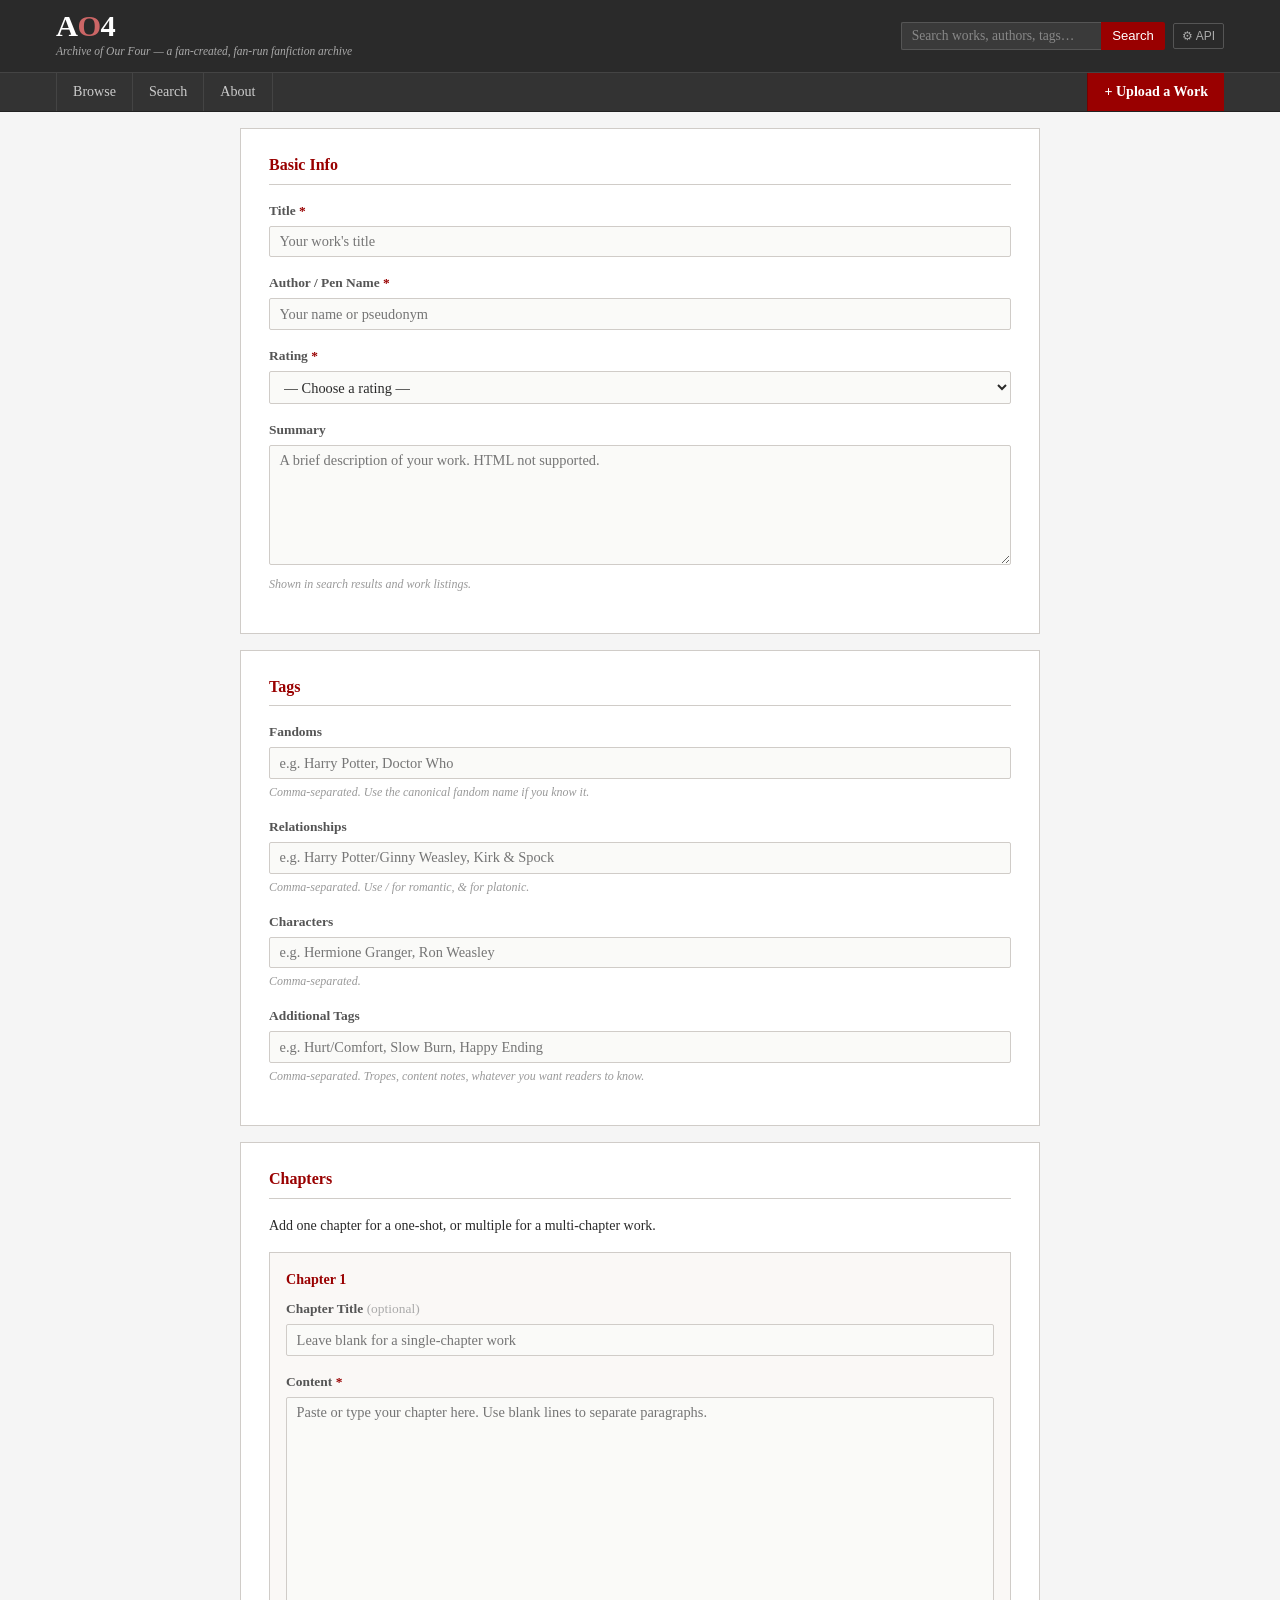
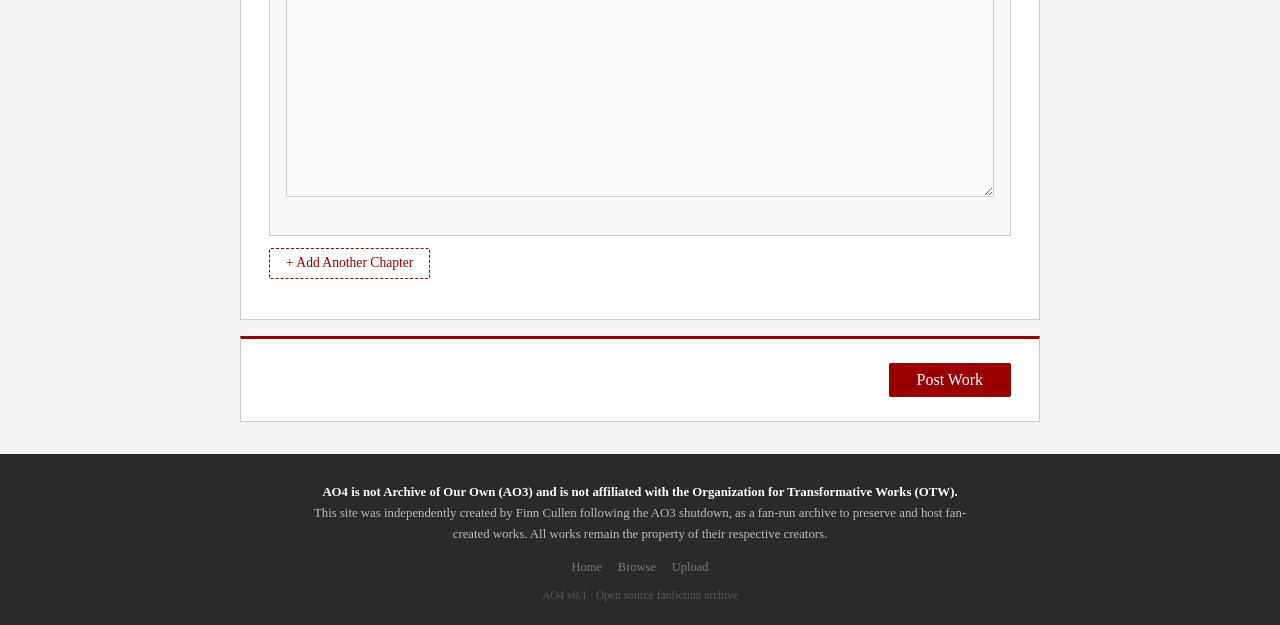
==== docs/upload.html @ 7140d10b "Add frontend: AO3-inspired website for GitHub Pages Six-page static site in docs/ — homepage, browse" ====
<!DOCTYPE html>
<html lang="en">
<head>
<meta charset="utf-8">
<meta name="viewport" content="width=device-width, initial-scale=1">
<title>Post a Work — AO4</title>
<link rel="stylesheet" href="style.css">
</head>
<body>

<div id="shell-header"></div>

<div id="main" class="full-width">
  <div id="content" style="max-width:800px;margin:0 auto;">

    <div id="upload-success" class="upload-success">
      Work posted! <a id="success-link" href="#">View it here →</a>
    </div>
    <div id="upload-error" class="upload-error"></div>

    <form id="upload-form" autocomplete="off">

      <div class="form-block">
        <h2>Basic Info</h2>

        <div class="field">
          <label>Title <span class="required">*</span></label>
          <input type="text" id="f-title" placeholder="Your work's title" required>
        </div>

        <div class="field">
          <label>Author / Pen Name <span class="required">*</span></label>
          <input type="text" id="f-author" placeholder="Your name or pseudonym" required>
        </div>

        <div class="field">
          <label>Rating <span class="required">*</span></label>
          <select id="f-rating" required>
            <option value="">— Choose a rating —</option>
            <option value="G">G — General Audiences</option>
            <option value="T">T — Teen &amp; Up Audiences</option>
            <option value="M">M — Mature</option>
            <option value="E">E — Explicit</option>
          </select>
        </div>

        <div class="field">
          <label>Summary</label>
          <textarea id="f-summary" placeholder="A brief description of your work. HTML not supported."></textarea>
          <div class="hint">Shown in search results and work listings.</div>
        </div>
      </div>

      <div class="form-block">
        <h2>Tags</h2>

        <div class="field">
          <label>Fandoms</label>
          <input type="text" id="f-fandoms" placeholder="e.g. Harry Potter, Doctor Who">
          <div class="hint">Comma-separated. Use the canonical fandom name if you know it.</div>
        </div>

        <div class="field">
          <label>Relationships</label>
          <input type="text" id="f-relationships" placeholder="e.g. Harry Potter/Ginny Weasley, Kirk &amp; Spock">
          <div class="hint">Comma-separated. Use / for romantic, &amp; for platonic.</div>
        </div>

        <div class="field">
          <label>Characters</label>
          <input type="text" id="f-characters" placeholder="e.g. Hermione Granger, Ron Weasley">
          <div class="hint">Comma-separated.</div>
        </div>

        <div class="field">
          <label>Additional Tags</label>
          <input type="text" id="f-tags" placeholder="e.g. Hurt/Comfort, Slow Burn, Happy Ending">
          <div class="hint">Comma-separated. Tropes, content notes, whatever you want readers to know.</div>
        </div>
      </div>

      <div class="form-block">
        <h2>Chapters</h2>
        <div class="hint" style="margin-bottom:1rem;">
          Add one chapter for a one-shot, or multiple for a multi-chapter work.
        </div>

        <div id="chapters-container">
          <div class="chapter-entry" data-ch="0">
            <h4>
              <span>Chapter 1</span>
            </h4>
            <div class="field">
              <label>Chapter Title <span style="color:#aaa;font-weight:normal;">(optional)</span></label>
              <input type="text" class="ch-title" placeholder="Leave blank for a single-chapter work">
            </div>
            <div class="field">
              <label>Content <span class="required">*</span></label>
              <textarea class="ch-content large" placeholder="Paste or type your chapter here. Use blank lines to separate paragraphs."></textarea>
            </div>
          </div>
        </div>

        <button type="button" class="btn-add-chapter" id="add-chapter-btn">+ Add Another Chapter</button>
      </div>

      <div class="form-block" style="text-align:right;border-top:3px solid var(--red);">
        <button type="submit" class="btn-submit" id="submit-btn">Post Work</button>
      </div>

    </form>

  </div>
</div>

<div id="shell-footer"></div>
<div id="shell-modal"></div>

<script src="app.js"></script>
<script>
injectShell('upload');

let chapterCount = 1;

document.getElementById('add-chapter-btn').addEventListener('click', () => {
  chapterCount++;
  const container = document.getElementById('chapters-container');
  const div = document.createElement('div');
  div.className = 'chapter-entry';
  div.dataset.ch = chapterCount - 1;
  div.innerHTML = `
    <h4>
      <span>Chapter ${chapterCount}</span>
      <button type="button" class="btn-remove-ch">Remove</button>
    </h4>
    <div class="field">
      <label>Chapter Title <span style="color:#aaa;font-weight:normal;">(optional)</span></label>
      <input type="text" class="ch-title" placeholder="e.g. Chapter ${chapterCount}: The Beginning">
    </div>
    <div class="field">
      <label>Content <span style="color:#990000;">*</span></label>
      <textarea class="ch-content large" placeholder="Paste or type your chapter here."></textarea>
    </div>
  `;
  div.querySelector('.btn-remove-ch').addEventListener('click', () => {
    div.remove();
    renumberChapters();
  });
  container.appendChild(div);
});

function renumberChapters() {
  document.querySelectorAll('.chapter-entry').forEach((el, i) => {
    el.querySelector('h4 span').textContent = `Chapter ${i + 1}`;
  });
  chapterCount = document.querySelectorAll('.chapter-entry').length;
}

function splitTags(str) {
  return str.split(',').map(s => s.trim()).filter(Boolean);
}

document.getElementById('upload-form').addEventListener('submit', async (e) => {
  e.preventDefault();

  const title   = document.getElementById('f-title').value.trim();
  const author  = document.getElementById('f-author').value.trim();
  const rating  = document.getElementById('f-rating').value;
  const summary = document.getElementById('f-summary').value.trim();

  if (!title || !author || !rating) {
    showError('Please fill in Title, Author, and Rating.');
    return;
  }

  const chapters = [];
  for (const el of document.querySelectorAll('.chapter-entry')) {
    const title = el.querySelector('.ch-title').value.trim();
    const content = el.querySelector('.ch-content').value.trim();
    if (!content) {
      showError('Each chapter must have content. Remove empty chapters first.');
      return;
    }
    chapters.push({ title, content });
  }

  if (!chapters.length) {
    showError('Add at least one chapter with content.');
    return;
  }

  const payload = {
    title,
    author,
    rating,
    summary,
    fandoms:       splitTags(document.getElementById('f-fandoms').value),
    relationships: splitTags(document.getElementById('f-relationships').value),
    characters:    splitTags(document.getElementById('f-characters').value),
    tags:          splitTags(document.getElementById('f-tags').value),
    chapters,
  };

  const btn = document.getElementById('submit-btn');
  btn.disabled = true;
  btn.textContent = 'Posting…';
  hideMessages();

  try {
    const result = await apiFetch('/fics', {
      method: 'POST',
      headers: { 'Content-Type': 'application/json' },
      body: JSON.stringify(payload),
    });

    const successEl = document.getElementById('upload-success');
    const link = document.getElementById('success-link');
    link.href = `work.html?id=${result.id}`;
    successEl.classList.add('show');
    successEl.scrollIntoView({ behavior: 'smooth' });
    document.getElementById('upload-form').reset();
    // Reset chapters to one
    document.getElementById('chapters-container').innerHTML = `
      <div class="chapter-entry" data-ch="0">
        <h4><span>Chapter 1</span></h4>
        <div class="field">
          <label>Chapter Title <span style="color:#aaa;font-weight:normal;">(optional)</span></label>
          <input type="text" class="ch-title" placeholder="Leave blank for a single-chapter work">
        </div>
        <div class="field">
          <label>Content <span class="required">*</span></label>
          <textarea class="ch-content large" placeholder="Paste or type your chapter here."></textarea>
        </div>
      </div>`;
    chapterCount = 1;
  } catch (err) {
    showError(`Failed to post: ${err.message}. Is the backend running at ${getApiUrl()}?`);
  } finally {
    btn.disabled = false;
    btn.textContent = 'Post Work';
  }
});

function showError(msg) {
  const el = document.getElementById('upload-error');
  el.textContent = msg;
  el.classList.add('show');
  el.scrollIntoView({ behavior: 'smooth' });
}

function hideMessages() {
  document.getElementById('upload-success').classList.remove('show');
  document.getElementById('upload-error').classList.remove('show');
}
</script>
</body>
</html>
---- docs/style.css ----
/* AO4 — Archive of Our Four */
/* Inspired by Archive of Our Own's visual design */

*, *::before, *::after { box-sizing: border-box; }

:root {
  --red:        #990000;
  --red-dark:   #770000;
  --red-light:  #cc0000;
  --header-bg:  #2a2a2a;
  --nav-bg:     #333333;
  --bg:         #f5f5f5;
  --white:      #ffffff;
  --border:     #d0ccc8;
  --text:       #2a2a2a;
  --text-soft:  #666666;
  --text-faint: #999999;
  --link:       #2a4f7c;
  --tag-bg:     #f0ece8;
  --tag-border: #d0c8c0;
}

body {
  font-family: Georgia, "Times New Roman", serif;
  font-size: 14px;
  line-height: 1.5;
  color: var(--text);
  background: var(--bg);
  margin: 0;
  padding: 0;
}

a { color: var(--red); text-decoration: none; }
a:hover { text-decoration: underline; }
h1,h2,h3,h4 { font-family: Georgia, serif; }

/* ------------------------------------------------------------------ */
/* Header                                                               */
/* ------------------------------------------------------------------ */

#site-header {
  background: var(--header-bg);
  color: white;
}

.header-inner {
  max-width: 1200px;
  margin: 0 auto;
  padding: 0.7rem 1rem;
  display: flex;
  align-items: center;
  flex-wrap: wrap;
  gap: 0.75rem;
}

.site-logo { display: flex; flex-direction: column; }

.site-title {
  font-size: 1.9rem;
  font-weight: bold;
  color: white;
  text-decoration: none;
  line-height: 1;
  letter-spacing: -0.5px;
}
.site-title span { color: #cc6666; }
.site-title:hover { text-decoration: none; color: #ddaaaa; }

.site-tagline {
  font-size: 0.72rem;
  color: #aaa;
  font-style: italic;
  margin-top: 0.1rem;
}

.header-right {
  margin-left: auto;
  display: flex;
  align-items: center;
  gap: 0.5rem;
  flex-wrap: wrap;
}

.header-search {
  display: flex;
  gap: 0;
}

.header-search input {
  padding: 0.3rem 0.6rem;
  border: 1px solid #555;
  border-right: none;
  background: #3a3a3a;
  color: white;
  font-size: 0.85rem;
  width: 200px;
  border-radius: 2px 0 0 2px;
  font-family: Georgia, serif;
}

.header-search input::placeholder { color: #888; }
.header-search input:focus { outline: none; border-color: #888; background: #444; }

.header-search button {
  padding: 0.3rem 0.7rem;
  background: var(--red);
  color: white;
  border: none;
  cursor: pointer;
  font-size: 0.82rem;
  border-radius: 0 2px 2px 0;
}
.header-search button:hover { background: var(--red-dark); }

.btn-api-settings {
  background: none;
  border: 1px solid #555;
  color: #aaa;
  padding: 0.3rem 0.5rem;
  cursor: pointer;
  font-size: 0.75rem;
  border-radius: 2px;
  white-space: nowrap;
}
.btn-api-settings:hover { border-color: #888; color: #ccc; }

/* ------------------------------------------------------------------ */
/* Navigation                                                           */
/* ------------------------------------------------------------------ */

#site-nav {
  background: var(--nav-bg);
  border-top: 1px solid #444;
  border-bottom: 1px solid #222;
}

.nav-inner {
  max-width: 1200px;
  margin: 0 auto;
  padding: 0 1rem;
  display: flex;
  align-items: stretch;
}

.nav-inner a {
  display: block;
  padding: 0.55rem 1rem;
  color: #ccc;
  font-size: 0.88rem;
  text-decoration: none;
  border-right: 1px solid #444;
}
.nav-inner a:first-child { border-left: 1px solid #444; }
.nav-inner a:hover { background: #444; color: white; text-decoration: none; }
.nav-inner a.active { background: var(--red); color: white; }
.nav-inner .nav-upload {
  margin-left: auto;
  background: var(--red);
  color: white;
  border-left: 1px solid #770000;
  border-right: none;
  font-weight: bold;
}
.nav-inner .nav-upload:hover { background: var(--red-dark); }

/* ------------------------------------------------------------------ */
/* API banner                                                           */
/* ------------------------------------------------------------------ */

.api-banner {
  display: none;
  padding: 0.5rem 1rem;
  font-size: 0.82rem;
  text-align: center;
}
.api-banner.warning { display: block; background: #fff3cd; border-bottom: 1px solid #ffc107; color: #664d03; }
.api-banner.error   { display: block; background: #f8d7da; border-bottom: 1px solid #f5c2c7; color: #58151c; }

/* ------------------------------------------------------------------ */
/* Layout                                                               */
/* ------------------------------------------------------------------ */

#main {
  max-width: 1200px;
  margin: 1rem auto;
  padding: 0 1rem;
  display: flex;
  gap: 1.5rem;
  align-items: flex-start;
}

#main.full-width { display: block; }

#content { flex: 1; min-width: 0; }

#sidebar {
  width: 220px;
  flex-shrink: 0;
}

/* ------------------------------------------------------------------ */
/* Module boxes                                                         */
/* ------------------------------------------------------------------ */

.module {
  background: var(--white);
  border: 1px solid var(--border);
  margin-bottom: 1rem;
  padding: 1rem 1.1rem;
}

.module h2 {
  font-size: 1rem;
  color: var(--red);
  border-bottom: 1px solid var(--border);
  padding-bottom: 0.4rem;
  margin: 0 0 0.75rem;
}

.module-welcome {
  background: #f7f3ef;
  border-left: 4px solid var(--red);
}

/* ------------------------------------------------------------------ */
/* Work listing                                                         */
/* ------------------------------------------------------------------ */

.results-header {
  font-size: 0.82rem;
  color: var(--text-soft);
  margin-bottom: 0.5rem;
  padding: 0.5rem 0.75rem;
  background: white;
  border: 1px solid var(--border);
  border-bottom: none;
  display: flex;
  justify-content: space-between;
  align-items: center;
  flex-wrap: wrap;
  gap: 0.5rem;
}

.results-header .sort-options select {
  font-size: 0.82rem;
  padding: 0.15rem 0.3rem;
  border: 1px solid var(--border);
  color: var(--text);
}

ol.work-listing {
  list-style: none;
  margin: 0;
  padding: 0;
}

.work-item {
  background: white;
  border: 1px solid var(--border);
  border-bottom: none;
  padding: 0.85rem 1rem;
  display: flex;
  gap: 0.6rem;
}

.work-item:last-child  { border-bottom: 1px solid var(--border); }
.work-item:nth-child(even) { background: #faf8f6; }

.work-rating-col { flex-shrink: 0; padding-top: 2px; }

.work-body { flex: 1; min-width: 0; }

.work-title-line {
  margin: 0 0 0.15rem;
  font-size: 1.05rem;
  font-weight: bold;
}

.work-title-line a { color: var(--red); }

.work-author {
  font-size: 0.82rem;
  color: var(--text-soft);
  margin: 0 0 0.3rem;
}
.work-author a { color: var(--link); }

.work-fandoms {
  font-size: 0.82rem;
  margin: 0 0 0.3rem;
  color: var(--text-soft);
}
.work-fandoms .fandom-link {
  color: var(--link);
  text-decoration: none;
}
.work-fandoms .fandom-link:hover { text-decoration: underline; }

.work-tags {
  display: flex;
  flex-wrap: wrap;
  gap: 0.2rem 0.3rem;
  margin: 0.25rem 0;
}

.work-meta {
  font-size: 0.75rem;
  color: var(--text-faint);
  margin: 0.35rem 0 0.25rem;
  display: flex;
  flex-wrap: wrap;
  gap: 0.1rem 0.9rem;
}
.work-meta span { white-space: nowrap; }

.work-summary {
  font-size: 0.84rem;
  color: #555;
  font-style: italic;
  margin: 0.2rem 0 0;
  display: -webkit-box;
  -webkit-line-clamp: 3;
  -webkit-box-orient: vertical;
  overflow: hidden;
}

/* ------------------------------------------------------------------ */
/* Rating badges                                                        */
/* ------------------------------------------------------------------ */

.rating-badge {
  display: inline-flex;
  align-items: center;
  justify-content: center;
  width: 1.5rem;
  height: 1.5rem;
  border-radius: 50%;
  font-size: 0.6rem;
  font-weight: bold;
  color: white;
  flex-shrink: 0;
  font-family: Arial, sans-serif;
  user-select: none;
}

.rating-G  { background: #006633; }
.rating-T  { background: #cc9900; }
.rating-M  { background: #cc3300; }
.rating-E  { background: #990000; }
.rating-NR { background: #888; }

/* ------------------------------------------------------------------ */
/* Tags                                                                 */
/* ------------------------------------------------------------------ */

.tag {
  display: inline-block;
  background: var(--tag-bg);
  border: 1px solid var(--tag-border);
  border-radius: 2px;
  padding: 0.1rem 0.4rem;
  font-size: 0.74rem;
  color: #555;
  font-family: Arial, sans-serif;
  text-decoration: none;
  line-height: 1.4;
}
.tag:hover { background: #e0d8d0; text-decoration: none; }
.tag.relationship { border-color: #c0a0c0; background: #f5eef5; color: #554455; }
.tag.character    { border-color: #a0b8c0; background: #eef4f7; color: #334455; }
.tag.fandom       { border-color: #a0b0c0; background: #eef2f7; color: #334455; font-weight: bold; }
.tag.warning      { border-color: #cc6600; background: #fff0e0; color: #663300; }

/* ------------------------------------------------------------------ */
/* Pagination                                                           */
/* ------------------------------------------------------------------ */

.pagination {
  display: flex;
  gap: 0.25rem;
  justify-content: center;
  flex-wrap: wrap;
  margin: 1rem 0;
}
.pagination a, .pagination span {
  display: inline-block;
  padding: 0.3rem 0.65rem;
  border: 1px solid var(--border);
  background: white;
  font-size: 0.82rem;
  color: var(--red);
  text-decoration: none;
  border-radius: 2px;
}
.pagination a:hover { background: #f5eae8; text-decoration: none; }
.pagination .current { background: var(--red); color: white; border-color: var(--red); }
.pagination .disabled { color: var(--text-faint); cursor: default; }

/* ------------------------------------------------------------------ */
/* Search / filter bar                                                  */
/* ------------------------------------------------------------------ */

.search-module {
  background: white;
  border: 1px solid var(--border);
  padding: 0.75rem 1rem;
  margin-bottom: 1rem;
  display: flex;
  flex-wrap: wrap;
  gap: 0.5rem;
  align-items: flex-end;
}

.search-module .field-inline {
  display: flex;
  flex-direction: column;
  gap: 0.2rem;
}
.search-module label { font-size: 0.75rem; color: var(--text-soft); font-weight: bold; }
.search-module input[type=text],
.search-module select {
  padding: 0.3rem 0.5rem;
  border: 1px solid var(--border);
  font-size: 0.85rem;
  font-family: Georgia, serif;
  border-radius: 2px;
  background: #fafaf8;
}
.search-module input[type=text] { width: 220px; }
.search-module button {
  padding: 0.3rem 0.9rem;
  background: var(--red);
  color: white;
  border: none;
  font-size: 0.85rem;
  cursor: pointer;
  border-radius: 2px;
  align-self: flex-end;
}
.search-module button:hover { background: var(--red-dark); }

/* ------------------------------------------------------------------ */
/* Work detail                                                          */
/* ------------------------------------------------------------------ */

.work-header-block {
  background: white;
  border: 1px solid var(--border);
  padding: 1.25rem 1.4rem;
  margin-bottom: 1rem;
}
.work-header-block h1 {
  font-size: 1.5rem;
  color: var(--red);
  margin: 0 0 0.2rem;
  line-height: 1.2;
}
.work-header-block .byline {
  font-size: 0.9rem;
  color: var(--text-soft);
  margin-bottom: 1rem;
}
.work-header-block .byline a { color: var(--link); }

.work-meta-table {
  border-top: 1px solid var(--border);
  padding-top: 0.75rem;
}
.work-meta-table dl {
  display: grid;
  grid-template-columns: 7rem 1fr;
  gap: 0.3rem 0.6rem;
  margin: 0;
  font-size: 0.84rem;
}
.work-meta-table dt { font-weight: bold; color: var(--text-soft); }
.work-meta-table dd { margin: 0; }

.work-summary-box {
  background: #f7f3ef;
  border-left: 4px solid var(--red);
  padding: 0.75rem 1rem;
  margin-top: 0.75rem;
  font-style: italic;
  font-size: 0.88rem;
  color: #444;
}

.chapter-nav-bar {
  background: white;
  border: 1px solid var(--border);
  padding: 0.5rem 1rem;
  margin-bottom: 1rem;
  display: flex;
  align-items: center;
  flex-wrap: wrap;
  gap: 0.5rem;
  font-size: 0.84rem;
}
.chapter-nav-bar strong { color: var(--red); }
.chapter-nav-bar select {
  padding: 0.2rem 0.4rem;
  border: 1px solid var(--border);
  font-size: 0.84rem;
}
.chapter-nav-bar .btn-nav {
  padding: 0.25rem 0.65rem;
  background: var(--red);
  color: white;
  border: none;
  cursor: pointer;
  font-size: 0.8rem;
  border-radius: 2px;
}
.chapter-nav-bar .btn-nav:disabled { background: #ccc; cursor: default; }
.chapter-nav-bar .btn-nav:not(:disabled):hover { background: var(--red-dark); }

.chapter-title-line {
  background: white;
  border: 1px solid var(--border);
  border-bottom: none;
  padding: 0.6rem 1.5rem;
  font-size: 1rem;
  font-weight: bold;
  color: var(--red);
}

.chapter-body {
  background: white;
  border: 1px solid var(--border);
  padding: 1.5rem 2rem;
  font-size: 0.95rem;
  line-height: 1.85;
  color: #222;
  min-height: 300px;
}
.chapter-body p { margin: 0 0 1em; }
.chapter-body h2,
.chapter-body h3 { color: var(--red); }
.chapter-body em { font-style: italic; }
.chapter-body strong { font-weight: bold; }
.chapter-body hr { border: none; border-top: 1px solid var(--border); margin: 1.5em 0; }

.download-bar {
  background: white;
  border: 1px solid var(--border);
  padding: 0.6rem 1rem;
  margin-top: 1rem;
  display: flex;
  align-items: center;
  gap: 0.5rem;
  font-size: 0.82rem;
  color: var(--text-soft);
}
.download-bar a {
  display: inline-block;
  padding: 0.3rem 0.75rem;
  background: #f0ece8;
  border: 1px solid var(--border);
  color: var(--text);
  font-size: 0.8rem;
  border-radius: 2px;
  text-decoration: none;
}
.download-bar a:hover { background: #e8e0d8; text-decoration: none; }

/* ------------------------------------------------------------------ */
/* Upload form                                                          */
/* ------------------------------------------------------------------ */

.form-block {
  background: white;
  border: 1px solid var(--border);
  padding: 1.5rem 1.75rem;
  margin-bottom: 1rem;
}
.form-block h2 {
  font-size: 1rem;
  color: var(--red);
  border-bottom: 1px solid var(--border);
  padding-bottom: 0.4rem;
  margin: 0 0 1rem;
}
.field {
  margin-bottom: 1rem;
}
.field label {
  display: block;
  font-weight: bold;
  font-size: 0.84rem;
  color: #555;
  margin-bottom: 0.3rem;
}
.field input[type=text],
.field select,
.field textarea {
  width: 100%;
  padding: 0.4rem 0.6rem;
  border: 1px solid var(--border);
  font-size: 0.9rem;
  font-family: Georgia, serif;
  border-radius: 2px;
  background: #fafaf8;
  color: var(--text);
}
.field textarea { min-height: 120px; resize: vertical; }
.field textarea.large { min-height: 400px; }
.field input:focus, .field select:focus, .field textarea:focus {
  outline: none;
  border-color: var(--red);
  background: white;
}
.field .hint {
  font-size: 0.75rem;
  color: #999;
  margin-top: 0.25rem;
  font-style: italic;
}
.field .required { color: var(--red); }

.chapter-entry {
  background: #faf8f6;
  border: 1px solid var(--border);
  padding: 1rem;
  margin-bottom: 0.75rem;
}
.chapter-entry h4 {
  font-size: 0.88rem;
  color: var(--red);
  margin: 0 0 0.6rem;
  display: flex;
  justify-content: space-between;
  align-items: center;
}
.btn-remove-ch {
  background: none;
  border: 1px solid #ccc;
  color: #888;
  padding: 0.1rem 0.4rem;
  font-size: 0.75rem;
  cursor: pointer;
  border-radius: 2px;
}
.btn-remove-ch:hover { border-color: var(--red); color: var(--red); }

.btn-add-chapter {
  display: inline-block;
  padding: 0.4rem 1rem;
  background: none;
  border: 1px dashed var(--red);
  color: var(--red);
  font-size: 0.85rem;
  cursor: pointer;
  border-radius: 2px;
  margin-bottom: 1rem;
  font-family: Georgia, serif;
}
.btn-add-chapter:hover { background: #f5eae8; }

.btn-submit {
  display: inline-block;
  padding: 0.5rem 1.75rem;
  background: var(--red);
  color: white;
  border: none;
  font-size: 1rem;
  cursor: pointer;
  border-radius: 2px;
  font-family: Georgia, serif;
}
.btn-submit:hover { background: var(--red-dark); }
.btn-submit:disabled { background: #aaa; cursor: default; }

.upload-success {
  display: none;
  background: #d1e7dd;
  border: 1px solid #a3cfbb;
  color: #0a3622;
  padding: 1rem 1.25rem;
  margin-bottom: 1rem;
  font-size: 0.9rem;
}
.upload-success.show { display: block; }
.upload-error {
  display: none;
  background: #f8d7da;
  border: 1px solid #f5c2c7;
  color: #58151c;
  padding: 1rem 1.25rem;
  margin-bottom: 1rem;
  font-size: 0.9rem;
}
.upload-error.show { display: block; }

/* ------------------------------------------------------------------ */
/* Sidebar                                                              */
/* ------------------------------------------------------------------ */

.sidebar-box {
  background: white;
  border: 1px solid var(--border);
  padding: 0.75rem;
  margin-bottom: 1rem;
  font-size: 0.84rem;
}
.sidebar-box h3 {
  font-size: 0.88rem;
  color: var(--red);
  border-bottom: 1px solid var(--border);
  padding-bottom: 0.3rem;
  margin: 0 0 0.6rem;
}
.sidebar-box ul { list-style: none; padding: 0; margin: 0; }
.sidebar-box li { padding: 0.2rem 0; border-bottom: 1px solid #f0ece8; }
.sidebar-box li:last-child { border-bottom: none; }
.sidebar-box li a { color: var(--link); font-size: 0.82rem; }
.sidebar-box li a:hover { text-decoration: underline; }

.stats-grid {
  display: grid;
  grid-template-columns: 1fr 1fr;
  gap: 0.4rem;
}
.stat-item {
  text-align: center;
  padding: 0.4rem 0.2rem;
  background: #faf8f6;
  border: 1px solid var(--border);
  border-radius: 2px;
}
.stat-num   { display: block; font-size: 1.25rem; font-weight: bold; color: var(--red); line-height: 1.2; }
.stat-label { display: block; font-size: 0.65rem; color: #aaa; text-transform: uppercase; letter-spacing: 0.03em; }

/* ------------------------------------------------------------------ */
/* Modal (API settings)                                                 */
/* ------------------------------------------------------------------ */

.modal-overlay {
  display: none;
  position: fixed;
  inset: 0;
  background: rgba(0,0,0,0.55);
  z-index: 1000;
  align-items: center;
  justify-content: center;
}
.modal-overlay.open { display: flex; }

.modal {
  background: white;
  border: 1px solid var(--border);
  padding: 1.5rem;
  width: 420px;
  max-width: 95vw;
}
.modal h3 { margin: 0 0 1rem; color: var(--red); font-size: 1rem; }
.modal .field { margin-bottom: 0.75rem; }
.modal-buttons {
  display: flex;
  gap: 0.5rem;
  justify-content: flex-end;
  margin-top: 1rem;
}
.btn-secondary {
  padding: 0.4rem 1rem;
  background: #888;
  color: white;
  border: none;
  cursor: pointer;
  font-size: 0.85rem;
  border-radius: 2px;
}
.btn-secondary:hover { background: #666; }

/* ------------------------------------------------------------------ */
/* Footer                                                               */
/* ------------------------------------------------------------------ */

#site-footer {
  background: var(--header-bg);
  color: #999;
  margin-top: 2rem;
  padding: 1.75rem 1rem 1.25rem;
  font-size: 0.78rem;
  text-align: center;
  line-height: 1.65;
}

#site-footer .disclaimer {
  max-width: 680px;
  margin: 0 auto 0.75rem;
  color: #bbb;
  font-size: 0.8rem;
}
#site-footer .disclaimer strong { color: white; }

#site-footer .footer-nav { margin: 0.5rem 0; }
#site-footer .footer-nav a { color: #777; margin: 0 0.4rem; }
#site-footer .footer-nav a:hover { color: #bbb; text-decoration: underline; }

#site-footer .footer-credit { color: #555; margin-top: 0.5rem; font-size: 0.72rem; }

/* ------------------------------------------------------------------ */
/* States                                                               */
/* ------------------------------------------------------------------ */

.loading   { text-align: center; padding: 2rem 1rem; color: var(--text-faint); font-style: italic; }
.empty     { text-align: center; padding: 2rem 1rem; color: var(--text-soft); }
.error-msg { text-align: center; padding: 2rem 1rem; color: var(--red); }

/* ------------------------------------------------------------------ */
/* Responsive                                                           */
/* ------------------------------------------------------------------ */

@media (max-width: 720px) {
  #main { flex-direction: column; }
  #sidebar { width: 100%; }
  .header-inner { flex-direction: column; align-items: flex-start; }
  .header-right { margin-left: 0; width: 100%; }
  .header-search input { flex: 1; width: auto; }
  .work-meta-table dl { grid-template-columns: 5rem 1fr; }
  .chapter-body { padding: 1rem; }
}
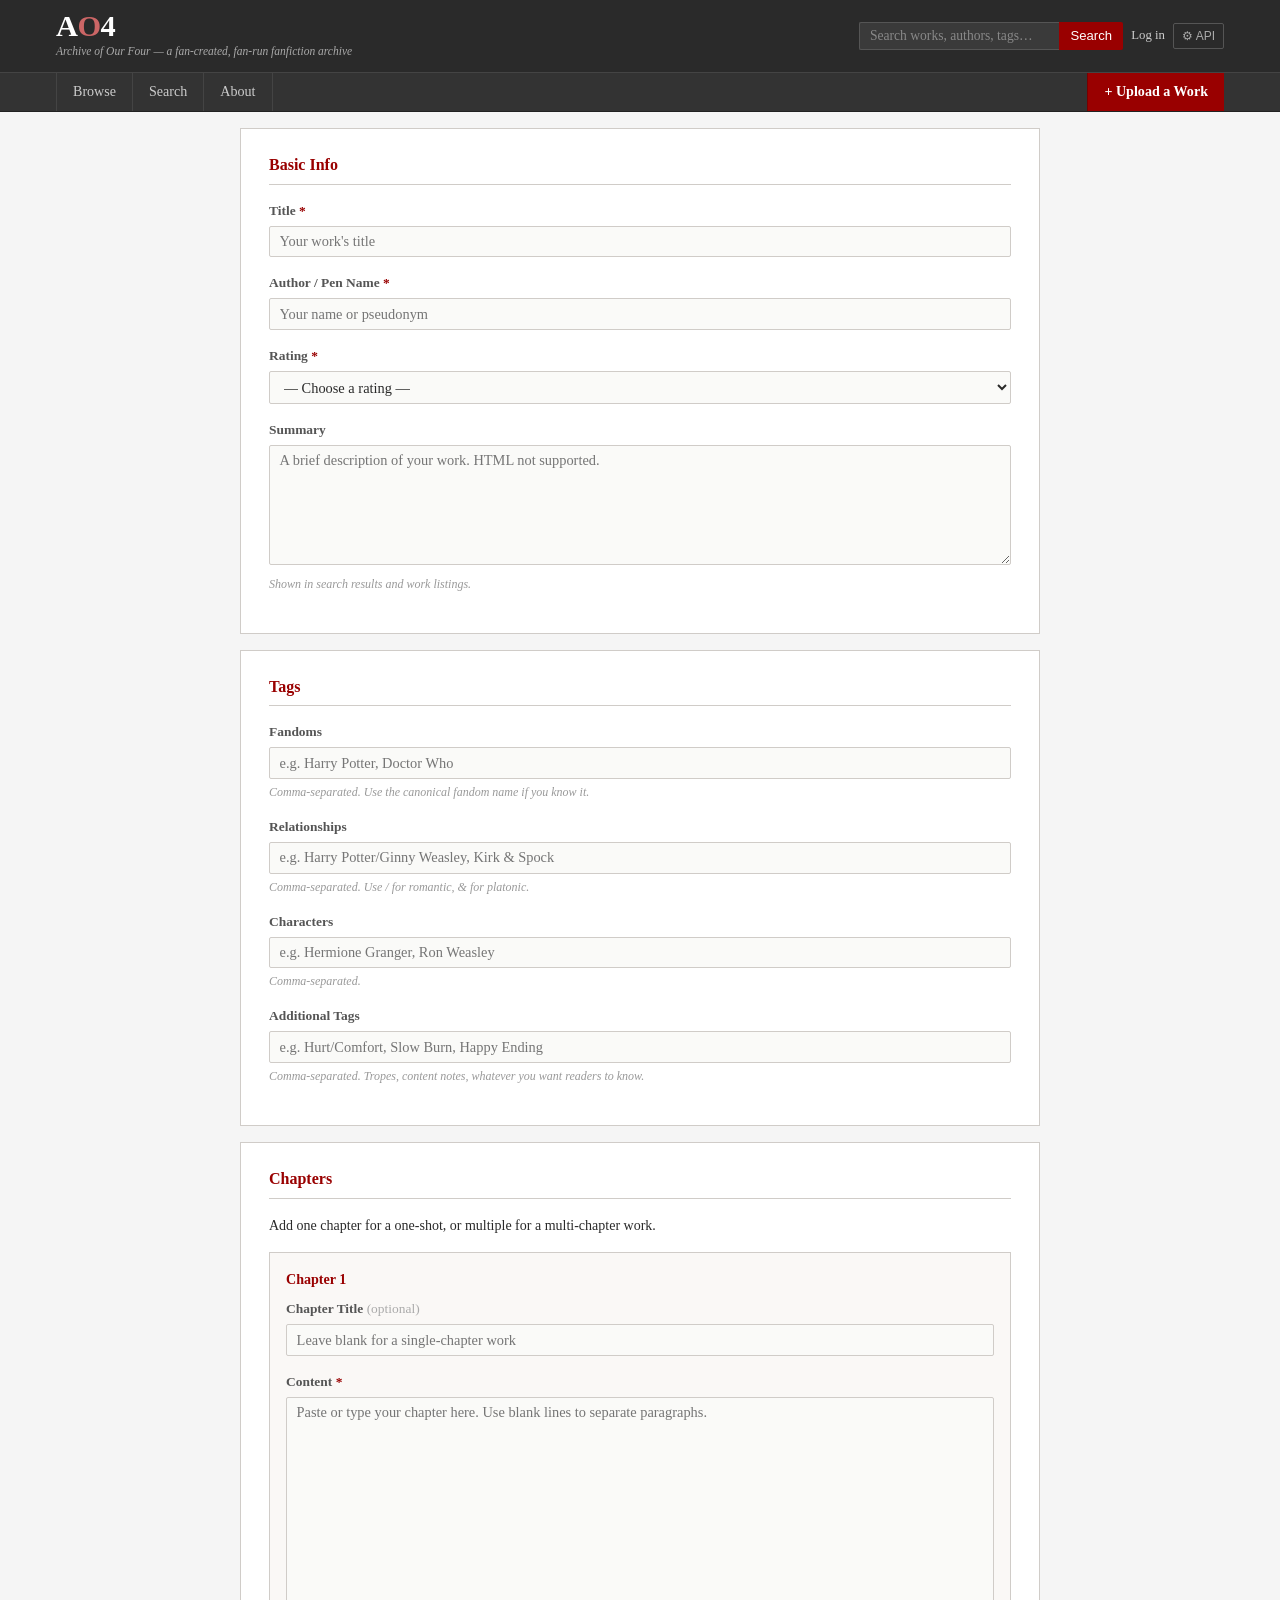
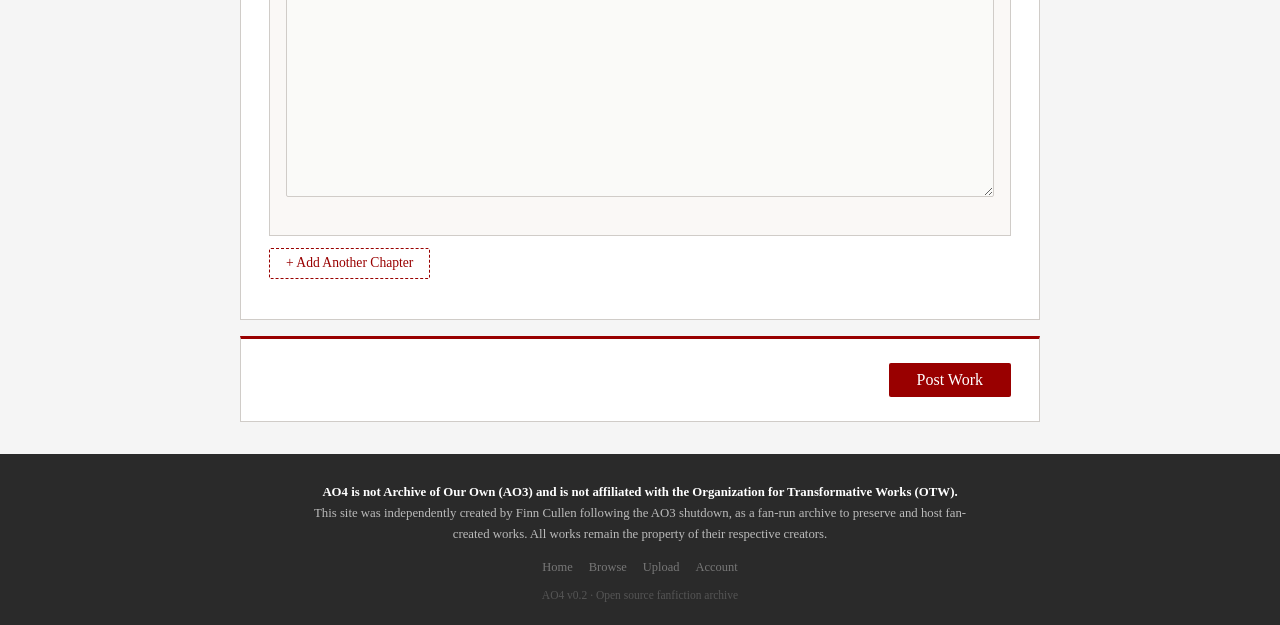
==== commit 6be6dd42: "Add user accounts: register, login, session tokens, ownership - users + sessions tables in SQLite (b" ====
--- a/docs/upload.html
+++ b/docs/upload.html
@@ -30,7 +30,8 @@
 
         <div class="field">
           <label>Author / Pen Name <span class="required">*</span></label>
-          <input type="text" id="f-author" placeholder="Your name or pseudonym" required>
+          <input type="text" id="f-author" placeholder="Your name or pseudonym">
+          <div class="hint" id="author-hint" style="display:none;">Posting as your account username. <a href="login.html">Switch accounts</a></div>
         </div>
 
         <div class="field">
@@ -119,6 +120,21 @@
 <script src="app.js"></script>
 <script>
 injectShell('upload');
+
+// Pre-fill author from account if logged in
+(function() {
+  const user = getStoredUser();
+  const authorInput = document.getElementById('f-author');
+  if (user) {
+    authorInput.value = user.username;
+    authorInput.readOnly = true;
+    authorInput.style.background = 'var(--bg-alt)';
+    authorInput.removeAttribute('required');
+    document.getElementById('author-hint').style.display = '';
+  } else {
+    authorInput.required = true;
+  }
+})();
 
 let chapterCount = 1;
 
--- a/docs/style.css
+++ b/docs/style.css
@@ -821,3 +821,36 @@
   .work-meta-table dl { grid-template-columns: 5rem 1fr; }
   .chapter-body { padding: 1rem; }
 }
+
+/* ------------------------------------------------------------------ */
+/* Auth — header user area + login page                                 */
+/* ------------------------------------------------------------------ */
+
+.header-user { display: flex; align-items: center; gap: 0.4rem; font-size: 0.8rem; white-space: nowrap; }
+.header-login  { color: #ccc; }
+.header-login:hover { color: white; text-decoration: underline; }
+.header-username { color: #e8d5a3; font-weight: 600; }
+.header-username:hover { color: white; text-decoration: underline; }
+.header-logout { color: #999; font-size: 0.75rem; }
+.header-logout:hover { color: #ccc; text-decoration: underline; }
+
+/* Login page */
+#auth-box { background: var(--bg-card); border: 1px solid var(--border); border-radius: 4px; overflow: hidden; }
+
+.auth-tabs { display: flex; border-bottom: 2px solid var(--border); }
+.auth-tab {
+  flex: 1; padding: 0.75rem 1rem; background: none; border: none;
+  font-size: 0.95rem; font-weight: 600; cursor: pointer; color: var(--text-soft);
+  border-bottom: 3px solid transparent; margin-bottom: -2px;
+}
+.auth-tab:hover { color: var(--text); background: var(--bg-alt); }
+.auth-tab.active { color: var(--red); border-bottom-color: var(--red); }
+
+#account-box { background: var(--bg-card); border: 1px solid var(--border); border-radius: 4px; }
+
+/* Delete button on work page */
+.btn-delete {
+  background: none; border: 1px solid #c0392b; color: #c0392b;
+  padding: 0.3rem 0.8rem; border-radius: 3px; font-size: 0.8rem; cursor: pointer;
+}
+.btn-delete:hover { background: #c0392b; color: white; }
